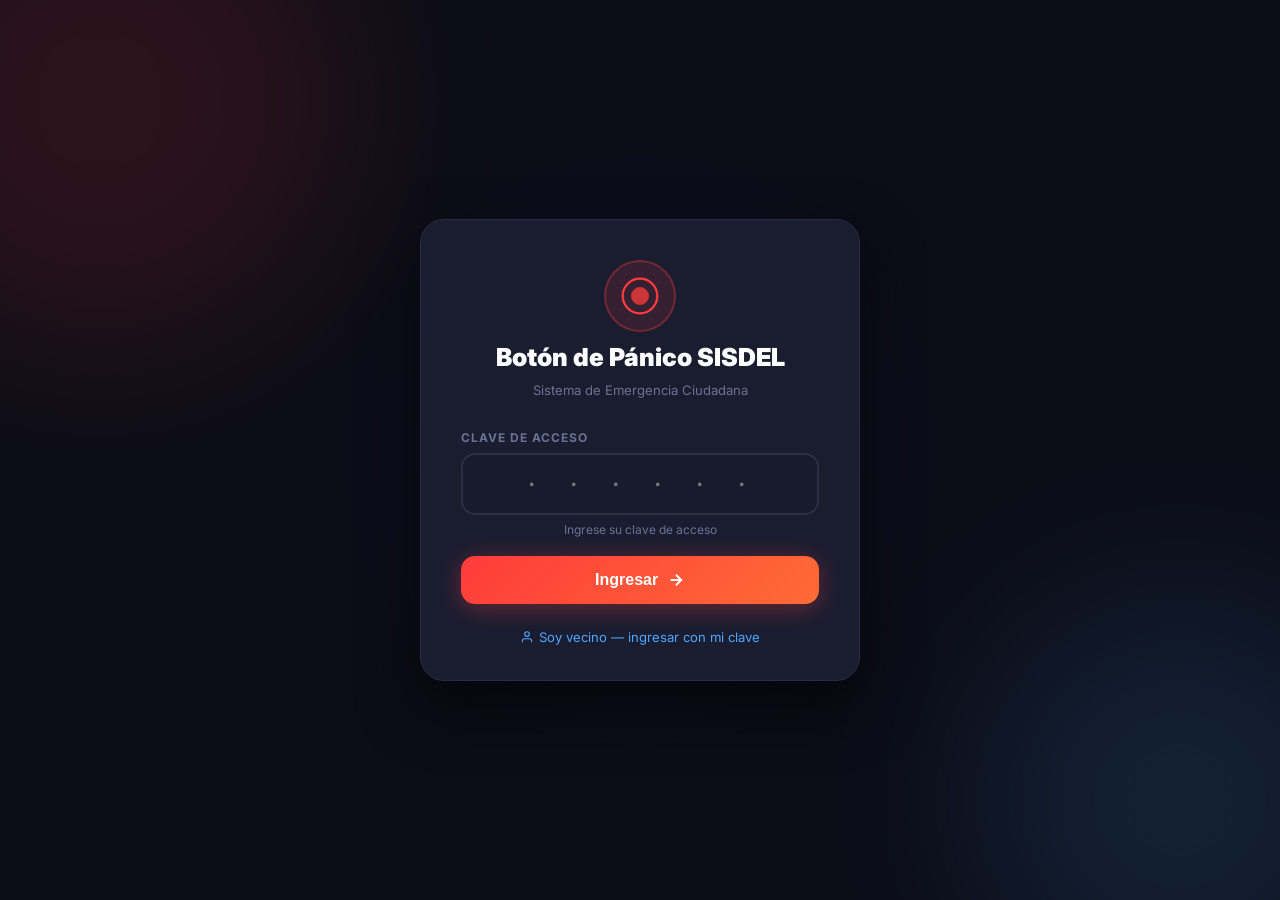
==== dashboard/index.html @ 44565621 "Rediseño formulario vecinos: layout horizontal 2 col, campos sexo/edad/correo, código auto-generado," ====
<!DOCTYPE html>
<html lang="es">
<head>
    <meta charset="UTF-8">
    <meta name="viewport" content="width=device-width, initial-scale=1.0">
    <title>🚨 Botón de Pánico SISDEL</title>
    <meta name="description" content="Sistema de Emergencia Ciudadana Multi-Institucional">
    <link rel="preconnect" href="https://fonts.googleapis.com">
    <link rel="preconnect" href="https://fonts.gstatic.com" crossorigin>
    <link href="https://fonts.googleapis.com/css2?family=Inter:wght@300;400;500;600;700;800;900&family=JetBrains+Mono:wght@400;600&display=swap" rel="stylesheet">
    <link rel="stylesheet" href="css/main.css">
</head>
<body>

<div class="login-screen" id="login-screen">
    <div class="login-bg">
        <div class="orb orb1"></div>
        <div class="orb orb2"></div>
        <div class="orb orb3"></div>
    </div>
    <div class="login-card">
        <div class="login-logo">
            <div class="logo-icon">
                <svg width="40" height="40" viewBox="0 0 44 44" fill="none">
                    <circle cx="22" cy="22" r="19" stroke="url(#lg)" stroke-width="2.5" fill="none"/>
                    <circle cx="22" cy="22" r="8" fill="url(#lg)">
                        <animate attributeName="r" values="8;11;8" dur="2s" repeatCount="indefinite"/>
                        <animate attributeName="opacity" values="1;.6;1" dur="2s" repeatCount="indefinite"/>
                    </circle>
                    <defs>
                        <linearGradient id="lg" x1="0" y1="0" x2="44" y2="44">
                            <stop offset="0%" stop-color="#ff3b3b"/>
                            <stop offset="100%" stop-color="#ff6b35"/>
                        </linearGradient>
                    </defs>
                </svg>
            </div>
            <h1>Botón de Pánico SISDEL</h1>
            <p>Sistema de Emergencia Ciudadana</p>
        </div>

        <label class="login-label" for="inp-clave">Clave de Acceso</label>
        <input class="login-input" type="text" id="inp-clave"
               placeholder="· · · · · ·" maxlength="6" autocomplete="off"
               oninput="this.value=this.value.toUpperCase()">
        <p class="login-hint">Ingrese su clave de acceso</p>

        <button class="btn-ingresar" id="btn-login" onclick="doLogin()">
            <span>Ingresar</span>
            <svg width="18" height="18" viewBox="0 0 24 24" fill="none" stroke="currentColor" stroke-width="2.5">
                <path d="M5 12h14M12 5l7 7-7 7"/>
            </svg>
        </button>
        <div class="login-error" id="login-error" style="display:none;"></div>

        <div class="login-footer" style="margin-top:1.5rem;">
            <a href="vecino.html" class="login-link">
                <svg width="14" height="14" viewBox="0 0 24 24" fill="none" stroke="currentColor" stroke-width="2">
                    <path d="M20 21v-2a4 4 0 00-4-4H8a4 4 0 00-4 4v2"/>
                    <circle cx="12" cy="7" r="4"/>
                </svg>
                Soy vecino — ingresar con mi clave
            </a>
        </div>
    </div>
</div>

<script>
const API = window.location.protocol === 'file:' ? 'http://localhost:8000' : '';  // Detecta si es local o nube

async function doLogin() {
    const clave = document.getElementById('inp-clave').value.trim();
    const errEl = document.getElementById('login-error');
    errEl.style.display = 'none';

    if (!clave) { showErr('Ingrese su clave'); return; }

    // ── BYPASS PROGRAMADOR (sin necesidad del servidor) ────
    if (clave === '1122') {
        sessionStorage.setItem('sisdel_tipo', 'programador');
        window.location.href = 'programador.html';
        return;
    }

    const btn = document.getElementById('btn-login');
    btn.disabled = true;
    btn.querySelector('span').textContent = 'Verificando...';

    try {
        const res  = await fetch(`${API}/api/programador/login`, {
            method: 'POST',
            headers: {'Content-Type':'application/json'},
            body: JSON.stringify({ clave })
        });
        const data = await res.json();

        if (data.success) {
            if (data.tipo === 'programador') {
                sessionStorage.setItem('sisdel_tipo', 'programador');
                window.location.href = 'programador.html';
            } else if (data.tipo === 'vecino') {
                // Clave de vecino → ir al formulario de registro/actualización
                sessionStorage.setItem('sisdel_clave_vecino', clave);
                const numId = data.num_identificacion ? `&numid=${encodeURIComponent(data.num_identificacion)}` : '';
                window.location.href = `vecino.html?inst=${data.id_institucion}&vecino=1${numId}`;
            } else {
                sessionStorage.setItem('sisdel_tipo', 'institucion');
                sessionStorage.setItem('sisdel_inst', JSON.stringify(data.institucion));
                window.location.href = 'panel.html';
            }
        } else {
            showErr(data.message || 'Clave inválida');
        }
    } catch {
        showErr('Clave de institución válida pero sin conexión al servidor. Inicie el backend.');
    } finally {
        btn.disabled = false;
        btn.querySelector('span').textContent = 'Ingresar';
    }
}

function showErr(msg) {
    const el = document.getElementById('login-error');
    el.textContent = msg; el.style.display = 'block';
}

document.addEventListener('DOMContentLoaded', () => {
    // Auto-redirigir si ya hay sesión
    const tipo = sessionStorage.getItem('sisdel_tipo');
    if (tipo === 'programador') { window.location.href = 'programador.html'; return; }
    if (tipo === 'institucion')  { window.location.href = 'panel.html'; return; }

    document.getElementById('inp-clave').addEventListener('keydown', e => {
        if (e.key === 'Enter') doLogin();
    });
});
</script>
</body>
</html>
---- dashboard/css/main.css ----
/* ══════════════════════════════════════════════════
   SISDEL — CSS compartido (variables, reset, login)
══════════════════════════════════════════════════ */
*, *::before, *::after { box-sizing: border-box; margin: 0; padding: 0; }

:root {
    --bg:        #0b0d17;
    --bg2:       #111325;
    --bg3:       #181b2e;
    --card:      #1a1d30;
    --border:    #2a2d45;
    --red:       #ff3b3b;
    --orange:    #ff8c00;
    --green:     #00d68f;
    --blue:      #4da6ff;
    --purple:    #7c3aed;
    --text:      #e8eaf0;
    --muted:     #6b7294;
    --radius:    14px;
    --shadow:    0 25px 60px rgba(0,0,0,.55);
}

html, body {
    height: 100%; font-family: 'Inter', sans-serif;
    background: var(--bg); color: var(--text);
    -webkit-tap-highlight-color: transparent;
}

/* ── PANTALLA LOGIN ──────────────────────────────── */
.login-screen {
    min-height: 100vh; display: flex;
    align-items: center; justify-content: center;
    position: relative; overflow: hidden;
}
.login-bg { position: absolute; inset: 0; pointer-events: none; }
.orb {
    position: absolute; border-radius: 50%;
    filter: blur(90px); opacity: .13;
    animation: drift 9s ease-in-out infinite alternate;
}
.orb1 { width:500px;height:500px;background:#ff3b3b;top:-150px;left:-150px; }
.orb2 { width:400px;height:400px;background:#4da6ff;bottom:-100px;right:-100px;animation-delay:-4s; }
.orb3 { width:320px;height:320px;background:#7c3aed;top:50%;left:50%;transform:translate(-50%,-50%);animation-delay:-8s; }
@keyframes drift { from{transform:translate(0,0) scale(1)} to{transform:translate(30px,20px) scale(1.1)} }
/* orb3 drift needs no transform reset — ok for subtle effect */

.login-card {
    position: relative; z-index: 10;
    background: var(--card); border: 1px solid var(--border);
    border-radius: 24px; padding: 2.5rem 2.5rem 2rem;
    width: min(440px, 92vw); box-shadow: var(--shadow);
}

.login-logo {
    text-align: center; margin-bottom: 2rem;
    display: flex; flex-direction: column; align-items: center; gap: .65rem;
}
.logo-icon {
    width: 72px; height: 72px; border-radius: 50%;
    background: rgba(255,59,59,.12); border: 2px solid rgba(255,59,59,.3);
    display: flex; align-items: center; justify-content: center;
}
.login-logo h1 { font-size: 1.55rem; font-weight: 900; color: #fff; }
.login-logo p  { font-size: .82rem; color: var(--muted); }

.login-label {
    display: block; font-size: .75rem; font-weight: 700;
    color: var(--muted); text-transform: uppercase;
    letter-spacing: 1px; margin-bottom: .45rem;
}
.login-input {
    width: 100%; background: var(--bg3); border: 2px solid var(--border);
    border-radius: var(--radius); padding: .9rem 1rem; color: var(--text);
    font-family: 'JetBrains Mono', monospace; font-size: 1.4rem;
    letter-spacing: 8px; text-align: center; text-transform: uppercase;
    transition: border-color .2s;
}
.login-input:focus { outline: none; border-color: var(--red); }
.login-hint { font-size: .75rem; color: var(--muted); text-align: center; margin: .4rem 0 1.2rem; }

.btn-ingresar {
    width: 100%; display: flex; align-items: center; justify-content: center; gap: .55rem;
    background: linear-gradient(135deg, var(--red), #ff6b35);
    border: none; border-radius: var(--radius); padding: .95rem;
    color: #fff; font-size: 1rem; font-weight: 800; cursor: pointer;
    box-shadow: 0 4px 24px rgba(255,59,59,.35);
    transition: transform .15s, box-shadow .2s;
}
.btn-ingresar:hover { transform:translateY(-2px); box-shadow:0 8px 32px rgba(255,59,59,.5); }
.btn-ingresar:active { transform:translateY(0); }

.login-error {
    margin-top: .75rem; background: rgba(255,59,59,.12);
    border: 1px solid rgba(255,59,59,.4); border-radius: 10px;
    padding: .6rem 1rem; color: var(--red);
    font-size: .83rem; text-align: center;
}
.login-footer { text-align: center; margin-top: 1.5rem; }
.login-link {
    color: var(--blue); text-decoration: none; font-size: .82rem;
    display: inline-flex; align-items: center; gap: .35rem;
}
.login-link:hover { text-decoration: underline; }

/* ── SHARED UTILITIES ────────────────────────────── */
.btn   { border: none; border-radius: var(--radius); padding: .6rem 1.1rem; font-weight: 700; font-size: .85rem; cursor: pointer; transition: opacity .2s; }
.btn:hover { opacity: .85; }
.btn-primary  { background: linear-gradient(135deg,var(--purple),var(--blue)); color:#fff; }
.btn-danger   { background: rgba(255,59,59,.2); border:1px solid rgba(255,59,59,.4); color:var(--red); }
.btn-success  { background: rgba(0,214,143,.2); border:1px solid rgba(0,214,143,.4); color:var(--green); }
.btn-neutral  { background:var(--bg3); border:1px solid var(--border); color:var(--text); }

.badge { display:inline-block; padding:.2rem .65rem; border-radius:20px; font-size:.7rem; font-weight:700; }
.badge-ACTIVA       { background:rgba(255,59,59,.2);   color:var(--red); }
.badge-EN_CAMINO    { background:rgba(255,140,0,.2);  color:var(--orange); }
.badge-ATENDIDA     { background:rgba(0,214,143,.2);  color:var(--green); }
.badge-FALSA_ALARMA { background:rgba(107,114,148,.2);color:var(--muted); }
.badge-activa-inst  { background:rgba(0,214,143,.15); color:var(--green); }
.badge-inactiva-inst{ background:rgba(107,114,148,.15);color:var(--muted); }

.section-hdr {
    display:flex; align-items:center; justify-content:space-between;
    padding:.85rem 1.25rem; border-bottom:1px solid var(--border);
}
.section-hdr h2 { font-size:.95rem; font-weight:700; }

.tbl { width:100%; border-collapse:collapse; font-size:.82rem; }
.tbl thead th {
    position:sticky; top:0; background:var(--bg2);
    padding:.6rem .75rem; text-align:left; font-size:.7rem;
    font-weight:700; text-transform:uppercase; letter-spacing:.4px;
    color:var(--muted); border-bottom:1px solid var(--border); white-space:nowrap;
}
.tbl tbody td { padding:.65rem .75rem; border-bottom:1px solid rgba(42,45,69,.5); vertical-align:middle; }
.tbl tbody tr:hover td { background:rgba(255,255,255,.02); }

.empty-state { text-align:center; padding:2.5rem 1rem; color:var(--muted); }
.empty-state p { font-size:.9rem; margin-top:.5rem; }

.modal-overlay {
    position:fixed; inset:0; background:rgba(0,0,0,.75);
    display:flex; align-items:center; justify-content:center;
    z-index:500; backdrop-filter:blur(5px);
}
.modal-box {
    background:var(--card); border:1px solid var(--border);
    border-radius:20px; width:min(520px,94vw);
    max-height:88vh; display:flex; flex-direction:column;
    box-shadow:var(--shadow);
}
.modal-hdr {
    display:flex; align-items:center; justify-content:space-between;
    padding:1.25rem 1.5rem; border-bottom:1px solid var(--border);
}
.modal-hdr h3 { font-size:1rem; font-weight:700; }
.modal-close { background:none;border:none;font-size:1.2rem;color:var(--muted);cursor:pointer; }
.modal-close:hover { color:var(--text); }
.modal-body { padding:1.5rem; overflow-y:auto; flex:1; }
.modal-footer { padding:1rem 1.5rem; border-top:1px solid var(--border); display:flex; gap:.5rem; flex-wrap:wrap; }

.form-field { margin-bottom:1rem; }
.form-field label { display:block; font-size:.75rem; font-weight:600; color:var(--muted); text-transform:uppercase; letter-spacing:.5px; margin-bottom:.4rem; }
.form-input {
    width:100%; background:var(--bg3); border:1px solid var(--border);
    border-radius:10px; padding:.7rem .9rem; color:var(--text); font-size:.9rem;
    transition:border-color .2s;
}
.form-input:focus { outline:none; border-color:var(--blue); }
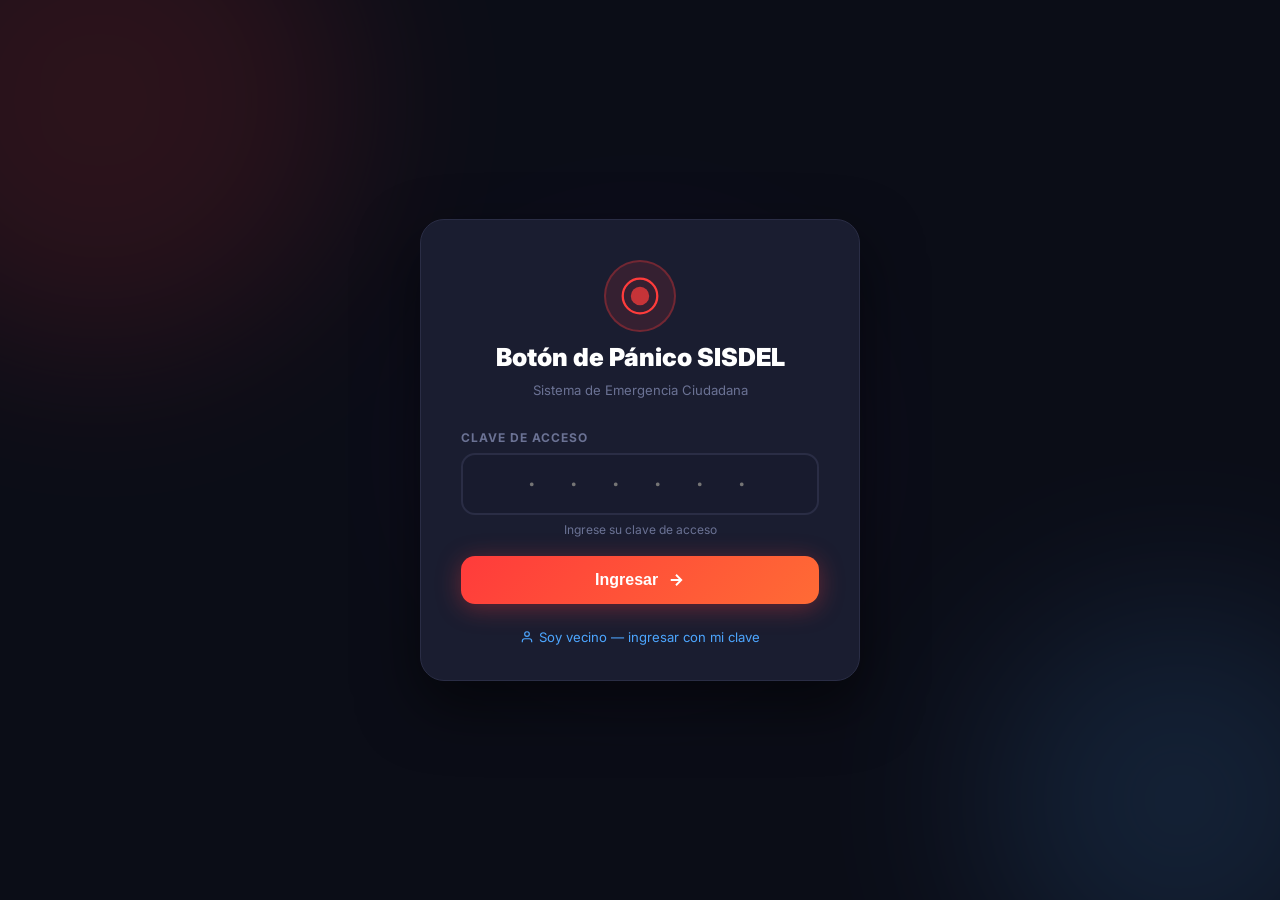
==== commit 887b2932: "Frontend apunta a Render backend en producción" ====
--- a/dashboard/index.html
+++ b/dashboard/index.html
@@ -66,7 +66,7 @@
 </div>
 
 <script>
-const API = window.location.protocol === 'file:' ? 'http://localhost:8000' : '';  // Detecta si es local o nube
+const API = (window.location.hostname === 'localhost' || window.location.protocol === 'file:') ? 'http://localhost:8000' : 'https://boton-de-panico-sisdel.onrender.com';  // Local o Render
 
 async function doLogin() {
     const clave = document.getElementById('inp-clave').value.trim();
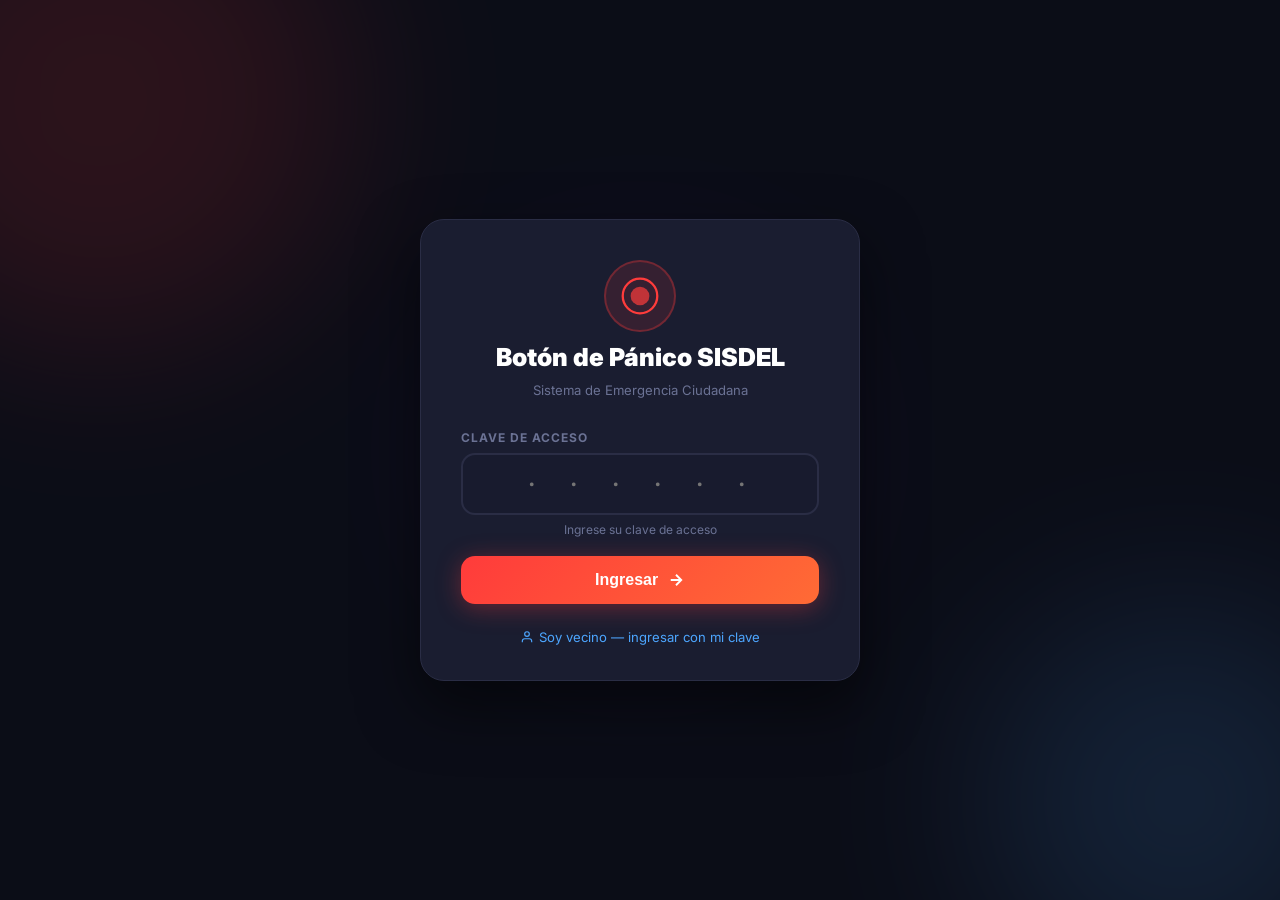
==== commit b3179cf0: "feat: login unificado - agentes ingresan por el mismo formulario principal" ====
--- a/dashboard/index.html
+++ b/dashboard/index.html
@@ -98,6 +98,10 @@
             if (data.tipo === 'programador') {
                 sessionStorage.setItem('sisdel_tipo', 'programador');
                 window.location.href = 'programador.html';
+            } else if (data.tipo === 'agente') {
+                sessionStorage.setItem('sisdel_tipo', 'agente');
+                sessionStorage.setItem('sisdel_agente_id', data.num_identificacion);
+                window.location.href = 'agente.html';
             } else if (data.tipo === 'vecino') {
                 // Clave de vecino → ir al formulario de registro/actualización
                 sessionStorage.setItem('sisdel_clave_vecino', clave);
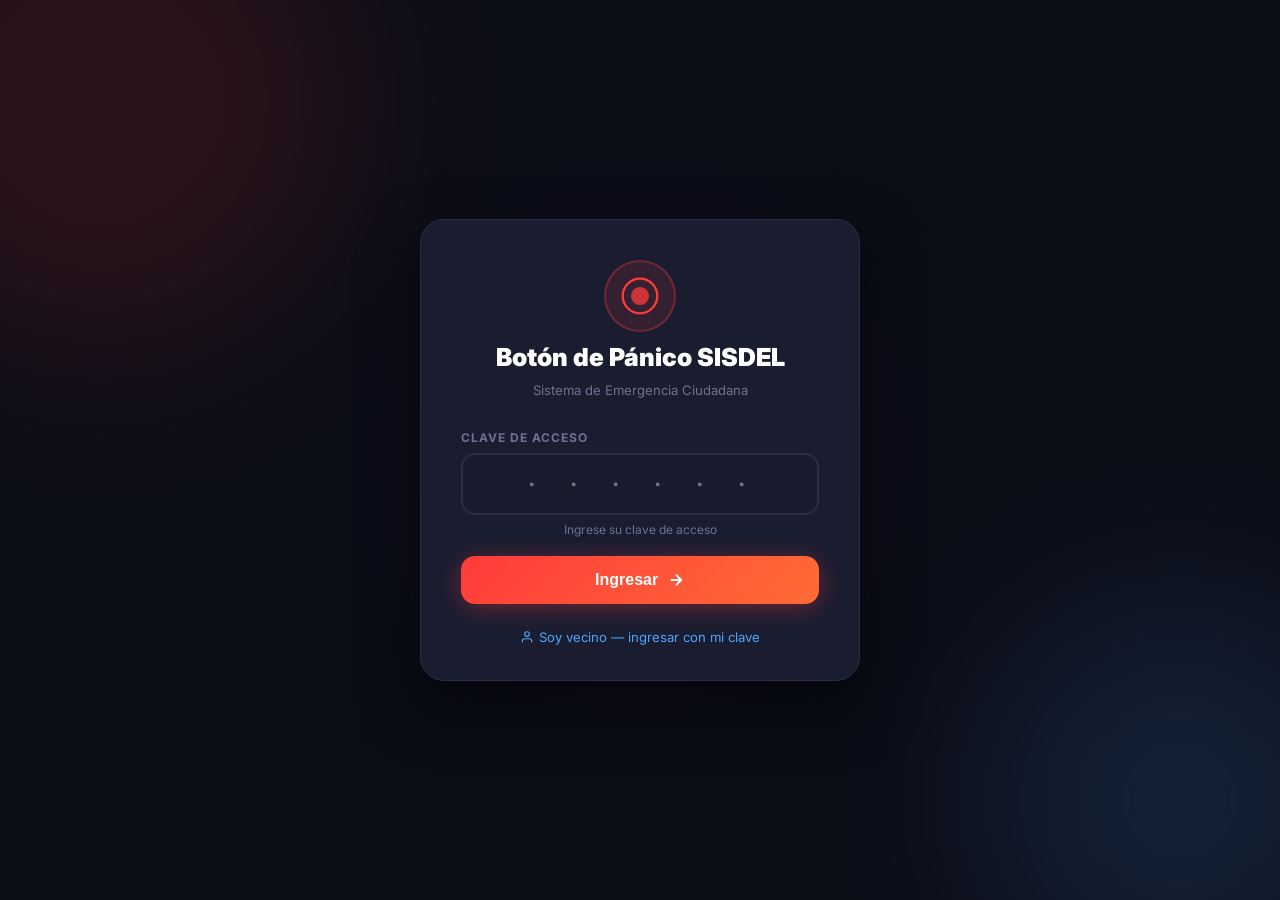
==== commit bb8cb848: "Módulo Empresa de Seguridad: backend completo + programador + login" ====
--- a/dashboard/index.html
+++ b/dashboard/index.html
@@ -103,10 +103,18 @@
                 sessionStorage.setItem('sisdel_agente_id', data.num_identificacion);
                 window.location.href = 'agente.html';
             } else if (data.tipo === 'vecino') {
-                // Clave de vecino → ir al formulario de registro/actualización
                 sessionStorage.setItem('sisdel_clave_vecino', clave);
                 const numId = data.num_identificacion ? `&numid=${encodeURIComponent(data.num_identificacion)}` : '';
                 window.location.href = `vecino.html?inst=${data.id_institucion}&vecino=1${numId}`;
+            } else if (data.tipo === 'empresa') {
+                sessionStorage.setItem('sisdel_tipo', 'empresa');
+                sessionStorage.setItem('sisdel_empresa', JSON.stringify({id_empresa: data.id_institucion}));
+                window.location.href = 'empresa_panel.html';
+            } else if (data.tipo === 'agente_empresa') {
+                sessionStorage.setItem('sisdel_tipo', 'agente_empresa');
+                sessionStorage.setItem('sisdel_agente_emp_id', data.num_identificacion);
+                sessionStorage.setItem('sisdel_agente_emp_empresa', data.id_institucion);
+                window.location.href = 'agente_empresa.html';
             } else {
                 sessionStorage.setItem('sisdel_tipo', 'institucion');
                 sessionStorage.setItem('sisdel_inst', JSON.stringify(data.institucion));
@@ -129,10 +137,10 @@
 }
 
 document.addEventListener('DOMContentLoaded', () => {
-    // Auto-redirigir si ya hay sesión
     const tipo = sessionStorage.getItem('sisdel_tipo');
     if (tipo === 'programador') { window.location.href = 'programador.html'; return; }
     if (tipo === 'institucion')  { window.location.href = 'panel.html'; return; }
+    if (tipo === 'empresa')      { window.location.href = 'empresa_panel.html'; return; }
 
     document.getElementById('inp-clave').addEventListener('keydown', e => {
         if (e.key === 'Enter') doLogin();
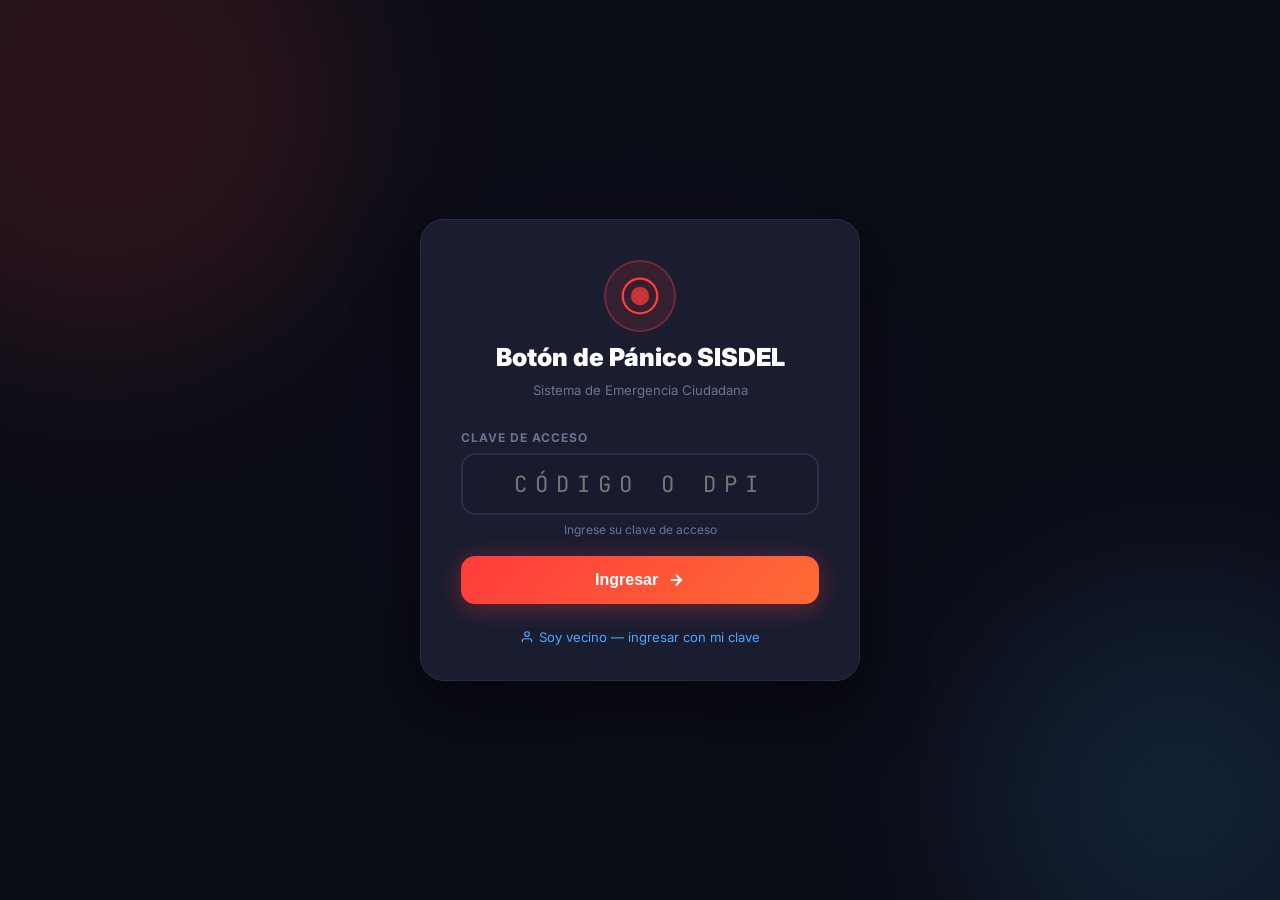
==== commit dd2d0c28: "Login unificado: pilotos ahora pueden ingresar por código o DPI desde index.html" ====
--- a/dashboard/index.html
+++ b/dashboard/index.html
@@ -41,7 +41,7 @@
 
         <label class="login-label" for="inp-clave">Clave de Acceso</label>
         <input class="login-input" type="text" id="inp-clave"
-               placeholder="· · · · · ·" maxlength="6" autocomplete="off"
+               placeholder="Código o DPI" maxlength="20" autocomplete="off"
                oninput="this.value=this.value.toUpperCase()">
         <p class="login-hint">Ingrese su clave de acceso</p>
 
@@ -115,6 +115,10 @@
                 sessionStorage.setItem('sisdel_agente_emp_id', data.num_identificacion);
                 sessionStorage.setItem('sisdel_agente_emp_empresa', data.id_institucion);
                 window.location.href = 'agente_empresa.html';
+            } else if (data.tipo === 'piloto') {
+                sessionStorage.setItem('sisdel_tipo', 'piloto');
+                sessionStorage.setItem('sisdel_piloto_empresa', data.id_institucion);
+                window.location.href = `piloto.html?emp=${data.id_institucion}`;
             } else {
                 sessionStorage.setItem('sisdel_tipo', 'institucion');
                 sessionStorage.setItem('sisdel_inst', JSON.stringify(data.institucion));
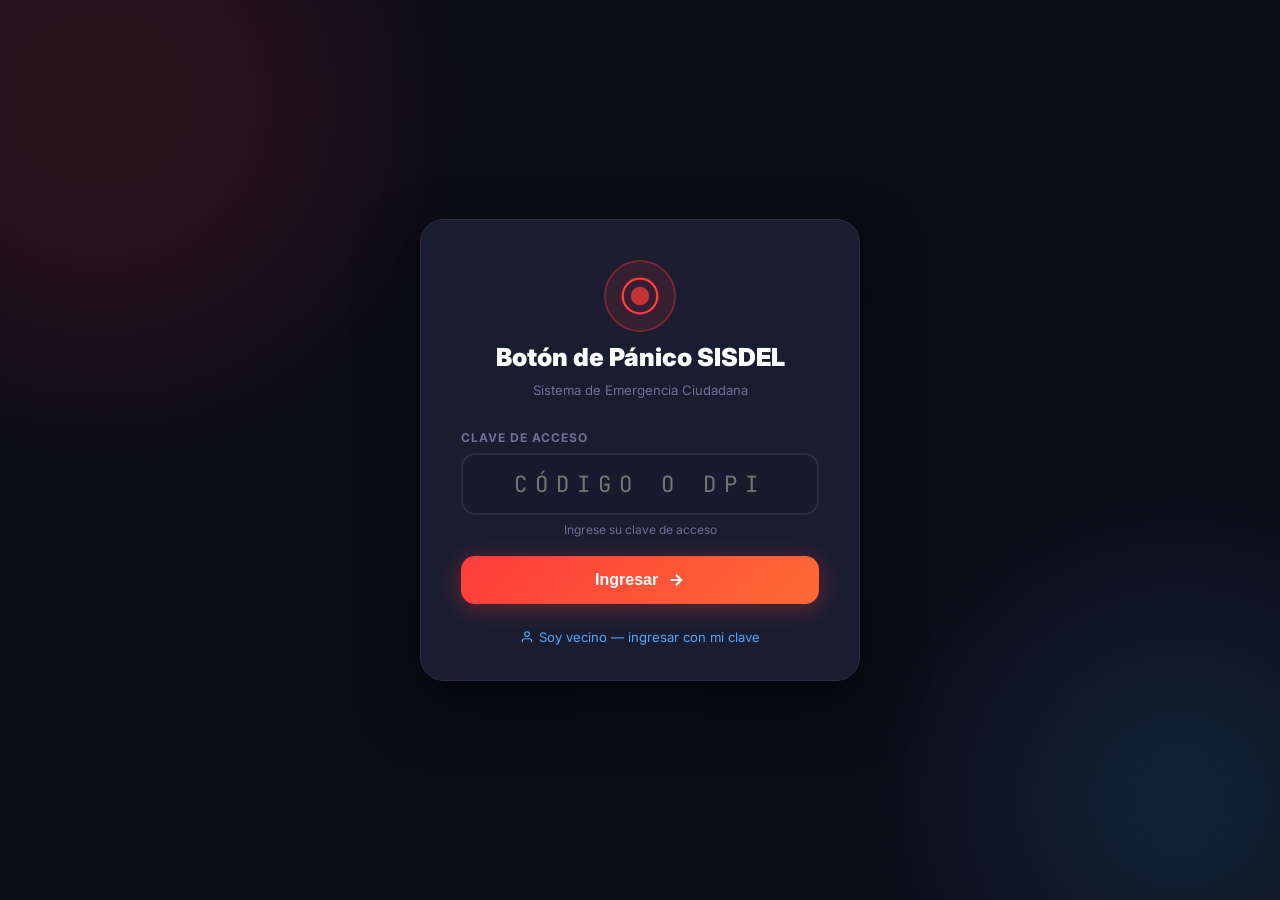
==== commit 43defc96: "Auto-login piloto: ingreso directo desde index.html sin re-ingresar código" ====
--- a/dashboard/index.html
+++ b/dashboard/index.html
@@ -118,6 +118,7 @@
             } else if (data.tipo === 'piloto') {
                 sessionStorage.setItem('sisdel_tipo', 'piloto');
                 sessionStorage.setItem('sisdel_piloto_empresa', data.id_institucion);
+                sessionStorage.setItem('sisdel_piloto_dpi', data.num_identificacion);
                 window.location.href = `piloto.html?emp=${data.id_institucion}`;
             } else {
                 sessionStorage.setItem('sisdel_tipo', 'institucion');
